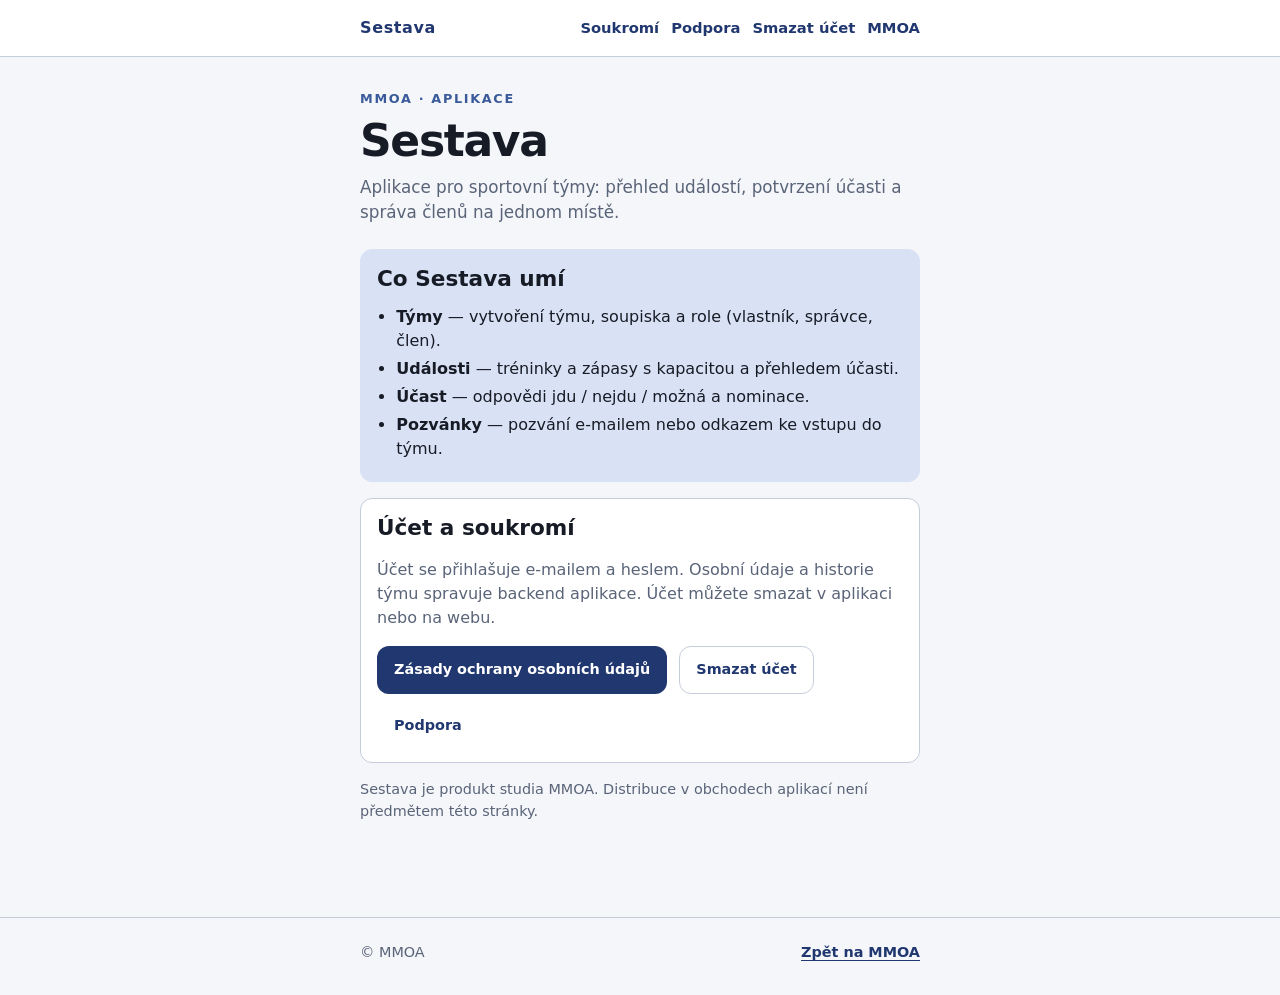
==== sestava/index.html @ 5444b75b "Add documentation and initial HTML structure for Sestava web application - Created Google Play consi" ====
<!doctype html>
<html lang="cs">
<head>
  <meta charset="utf-8">
  <meta name="viewport" content="width=device-width, initial-scale=1">
  <meta name="description" content="Sestava — správa sportovních týmů, událostí a účasti.">
  <title>Sestava · MMOA</title>
  <link rel="stylesheet" href="assets/sestava.css">
</head>
<body class="sestava">
  <header class="site-header">
    <div class="wrap">
      <a class="brand" href="./">Sestava</a>
      <nav class="nav-links" aria-label="Sestava">
        <a href="privacy/">Soukromí</a>
        <a href="support/">Podpora</a>
        <a href="delete-account/">Smazat účet</a>
        <a href="../">MMOA</a>
      </nav>
    </div>
  </header>

  <main class="wrap">
    <p class="eyebrow">MMOA · Aplikace</p>
    <h1>Sestava</h1>
    <p class="lead">
      Aplikace pro sportovní týmy: přehled událostí, potvrzení účasti a správa členů na jednom místě.
    </p>

    <div class="card card--accent">
      <h2 style="margin-top:0">Co Sestava umí</h2>
      <ul>
        <li><strong>Týmy</strong> — vytvoření týmu, soupiska a role (vlastník, správce, člen).</li>
        <li><strong>Události</strong> — tréninky a zápasy s kapacitou a přehledem účasti.</li>
        <li><strong>Účast</strong> — odpovědi jdu / nejdu / možná a nominace.</li>
        <li><strong>Pozvánky</strong> — pozvání e-mailem nebo odkazem ke vstupu do týmu.</li>
      </ul>
    </div>

    <div class="card">
      <h2 style="margin-top:0">Účet a soukromí</h2>
      <p class="muted">
        Účet se přihlašuje e-mailem a heslem. Osobní údaje a historie týmu spravuje backend aplikace.
        Účet můžete smazat v aplikaci nebo na webu.
      </p>
      <div class="actions">
        <a class="btn btn-filled" href="privacy/">Zásady ochrany osobních údajů</a>
        <a class="btn btn-outlined" href="delete-account/">Smazat účet</a>
        <a class="btn btn-text" href="support/">Podpora</a>
      </div>
    </div>

    <p class="muted" style="font-size:.9rem">
      Sestava je produkt studia MMOA. Distribuce v obchodech aplikací není předmětem této stránky.
    </p>
  </main>

  <footer>
    <div class="wrap">
      <span>© MMOA</span>
      <a href="../">Zpět na MMOA</a>
    </div>
  </footer>
</body>
</html>
---- sestava/assets/sestava.css ----
/* Sestava design tokens — mirrored from Flutter lib/app/theme.dart (light default).
   Scoped to .sestava pages only. Do not load on MMOA home / MathOut. */

.sestava {
  --s-primary: #20376f;
  --s-secondary: #3a5a9a;
  --s-accent: #e72b4b;
  --s-accent-strong: #b91c3a;
  --s-bg: #f4f6fa;
  --s-surface: #ffffff;
  --s-on-surface: #171b25;
  --s-on-surface-variant: #5a6478;
  --s-outline: #c5cddb;
  --s-surface-variant: #e8ecf4;
  --s-primary-container: #d9e2f5;
  --s-on-primary: #ffffff;
  --s-success: #1b7a4e;
  --s-warning: #b86a00;
  --s-error: #c62828;
  --s-error-container: #fdecea;
  --s-radius: 12px;
  --s-space-xs: 4px;
  --s-space-sm: 8px;
  --s-space-md: 12px;
  --s-space-lg: 16px;
  --s-space-xl: 24px;
  --s-space-xxl: 32px;
  --s-page-max: 560px;
  --s-font: system-ui, -apple-system, BlinkMacSystemFont, "Segoe UI", sans-serif;
  --s-focus: 3px solid var(--s-primary);

  box-sizing: border-box;
  margin: 0;
  min-height: 100vh;
  font-family: var(--s-font);
  background: var(--s-bg);
  color: var(--s-on-surface);
  line-height: 1.5;
  color-scheme: light;
}

.sestava *,
.sestava *::before,
.sestava *::after {
  box-sizing: border-box;
}

.sestava a {
  color: var(--s-primary);
  font-weight: 650;
  text-underline-offset: 0.2em;
}

.sestava a:focus-visible {
  outline: var(--s-focus);
  outline-offset: 3px;
  border-radius: 2px;
}

.sestava .wrap {
  width: min(100% - 2.5rem, var(--s-page-max));
  margin-inline: auto;
}

.sestava .site-header {
  border-bottom: 1px solid var(--s-outline);
  background: var(--s-surface);
}

.sestava .site-header .wrap {
  display: flex;
  flex-wrap: wrap;
  align-items: center;
  justify-content: space-between;
  gap: var(--s-space-sm);
  padding-block: var(--s-space-lg);
}

.sestava .brand {
  color: var(--s-primary);
  font-weight: 750;
  letter-spacing: 0.04em;
  text-decoration: none;
}

.sestava .nav-links {
  display: flex;
  flex-wrap: wrap;
  gap: var(--s-space-md);
  font-size: 0.92rem;
}

.sestava .nav-links a {
  text-decoration: none;
}

.sestava .nav-links a:hover {
  text-decoration: underline;
}

.sestava main.wrap {
  padding-block: var(--s-space-xxl) 5rem;
}

.sestava .eyebrow {
  margin: 0;
  color: var(--s-secondary);
  font-size: 0.8rem;
  font-weight: 750;
  letter-spacing: 0.13em;
  text-transform: uppercase;
}

.sestava h1 {
  margin: var(--s-space-sm) 0 var(--s-space-sm);
  font-size: clamp(2rem, 7vw, 2.75rem);
  line-height: 1.15;
  font-weight: 700;
  letter-spacing: -0.03em;
}

.sestava h2 {
  margin: var(--s-space-xl) 0 var(--s-space-md);
  font-size: 1.35rem;
  font-weight: 600;
  line-height: 1.25;
}

.sestava h3 {
  margin: 0 0 var(--s-space-sm);
  font-size: 1rem;
  font-weight: 600;
}

.sestava .lead,
.sestava .muted {
  color: var(--s-on-surface-variant);
}

.sestava .lead {
  font-size: 1.05rem;
  margin: 0 0 var(--s-space-xl);
}

.sestava .card {
  padding: var(--s-space-lg);
  border: 1px solid var(--s-outline);
  border-radius: var(--s-radius);
  background: var(--s-surface);
  margin-bottom: var(--s-space-lg);
}

.sestava .card--accent {
  border-color: var(--s-primary-container);
  background: var(--s-primary-container);
}

.sestava .card p:last-child,
.sestava .card ul:last-child {
  margin-bottom: 0;
}

.sestava ul {
  padding-left: 1.2rem;
  margin: var(--s-space-sm) 0;
}

.sestava li {
  margin: var(--s-space-xs) 0;
}

.sestava .stack {
  display: grid;
  gap: var(--s-space-md);
}

.sestava .actions {
  display: flex;
  flex-wrap: wrap;
  gap: var(--s-space-md);
  margin-top: var(--s-space-lg);
}

.sestava .btn {
  display: inline-flex;
  align-items: center;
  justify-content: center;
  min-height: 48px;
  padding: 0 var(--s-space-lg);
  border-radius: var(--s-radius);
  border: 1px solid transparent;
  font: inherit;
  font-weight: 600;
  font-size: 0.9rem;
  text-decoration: none;
  cursor: pointer;
}

.sestava .btn:disabled {
  opacity: 0.55;
  cursor: not-allowed;
}

.sestava .btn:focus-visible {
  outline: var(--s-focus);
  outline-offset: 3px;
}

.sestava .btn-filled {
  background: var(--s-primary);
  color: var(--s-on-primary);
}

.sestava .btn-filled:hover:not(:disabled) {
  background: var(--s-secondary);
}

.sestava .btn-danger {
  background: var(--s-error);
  color: #fff;
}

.sestava .btn-danger:hover:not(:disabled) {
  background: var(--s-accent-strong);
}

.sestava .btn-outlined {
  background: transparent;
  border-color: var(--s-outline);
  color: var(--s-primary);
}

.sestava .btn-text {
  background: transparent;
  color: var(--s-primary);
  min-height: 40px;
}

.sestava .banner {
  padding: var(--s-space-md) var(--s-space-lg);
  border-radius: var(--s-radius);
  margin-bottom: var(--s-space-lg);
  font-size: 0.92rem;
}

.sestava .banner--warn {
  background: #fff6e8;
  border: 1px solid #f0d2a0;
  color: var(--s-warning);
}

.sestava .banner--error {
  background: var(--s-error-container);
  border: 1px solid #f0b4b4;
  color: var(--s-error);
}

.sestava .banner--ok {
  background: #e6f5ec;
  border: 1px solid #a8d9bc;
  color: var(--s-success);
}

.sestava .banner--info {
  background: var(--s-primary-container);
  border: 1px solid var(--s-outline);
  color: var(--s-primary);
}

.sestava .draft-badge {
  display: inline-block;
  margin-left: var(--s-space-sm);
  padding: 2px 8px;
  border-radius: 999px;
  background: var(--s-surface-variant);
  color: var(--s-on-surface-variant);
  font-size: 0.75rem;
  font-weight: 700;
  letter-spacing: 0.06em;
  vertical-align: middle;
}

.sestava label {
  display: block;
  font-weight: 600;
  font-size: 0.875rem;
  margin-bottom: var(--s-space-xs);
}

.sestava .field {
  margin-bottom: var(--s-space-lg);
}

.sestava input[type="email"],
.sestava input[type="password"],
.sestava input[type="text"] {
  width: 100%;
  min-height: 48px;
  padding: var(--s-space-md) var(--s-space-lg);
  border: 1px solid var(--s-outline);
  border-radius: var(--s-radius);
  background: var(--s-surface);
  color: var(--s-on-surface);
  font: inherit;
}

.sestava input:focus-visible {
  outline: var(--s-focus);
  outline-offset: 2px;
}

.sestava .sr-only {
  position: absolute;
  width: 1px;
  height: 1px;
  padding: 0;
  margin: -1px;
  overflow: hidden;
  clip: rect(0, 0, 0, 0);
  border: 0;
}

.sestava footer {
  border-top: 1px solid var(--s-outline);
  padding: var(--s-space-xl) 0 var(--s-space-xxl);
  color: var(--s-on-surface-variant);
  font-size: 0.9rem;
}

.sestava footer .wrap {
  display: flex;
  flex-wrap: wrap;
  gap: var(--s-space-md);
  justify-content: space-between;
}

.sestava .toc {
  padding: var(--s-space-lg);
  border: 1px solid var(--s-outline);
  border-radius: var(--s-radius);
  background: var(--s-surface);
  margin: var(--s-space-xl) 0;
}

.sestava .toc ul {
  columns: 2;
  margin: var(--s-space-xs) 0 0;
}

.sestava section {
  padding: var(--s-space-lg) 0;
  border-top: 1px solid var(--s-outline);
}

.sestava .hidden {
  display: none !important;
}

.sestava .busy {
  opacity: 0.7;
  pointer-events: none;
}

@media (max-width: 36rem) {
  .sestava .toc ul {
    columns: 1;
  }
}

@media (prefers-reduced-motion: reduce) {
  .sestava * {
    scroll-behavior: auto !important;
  }
}
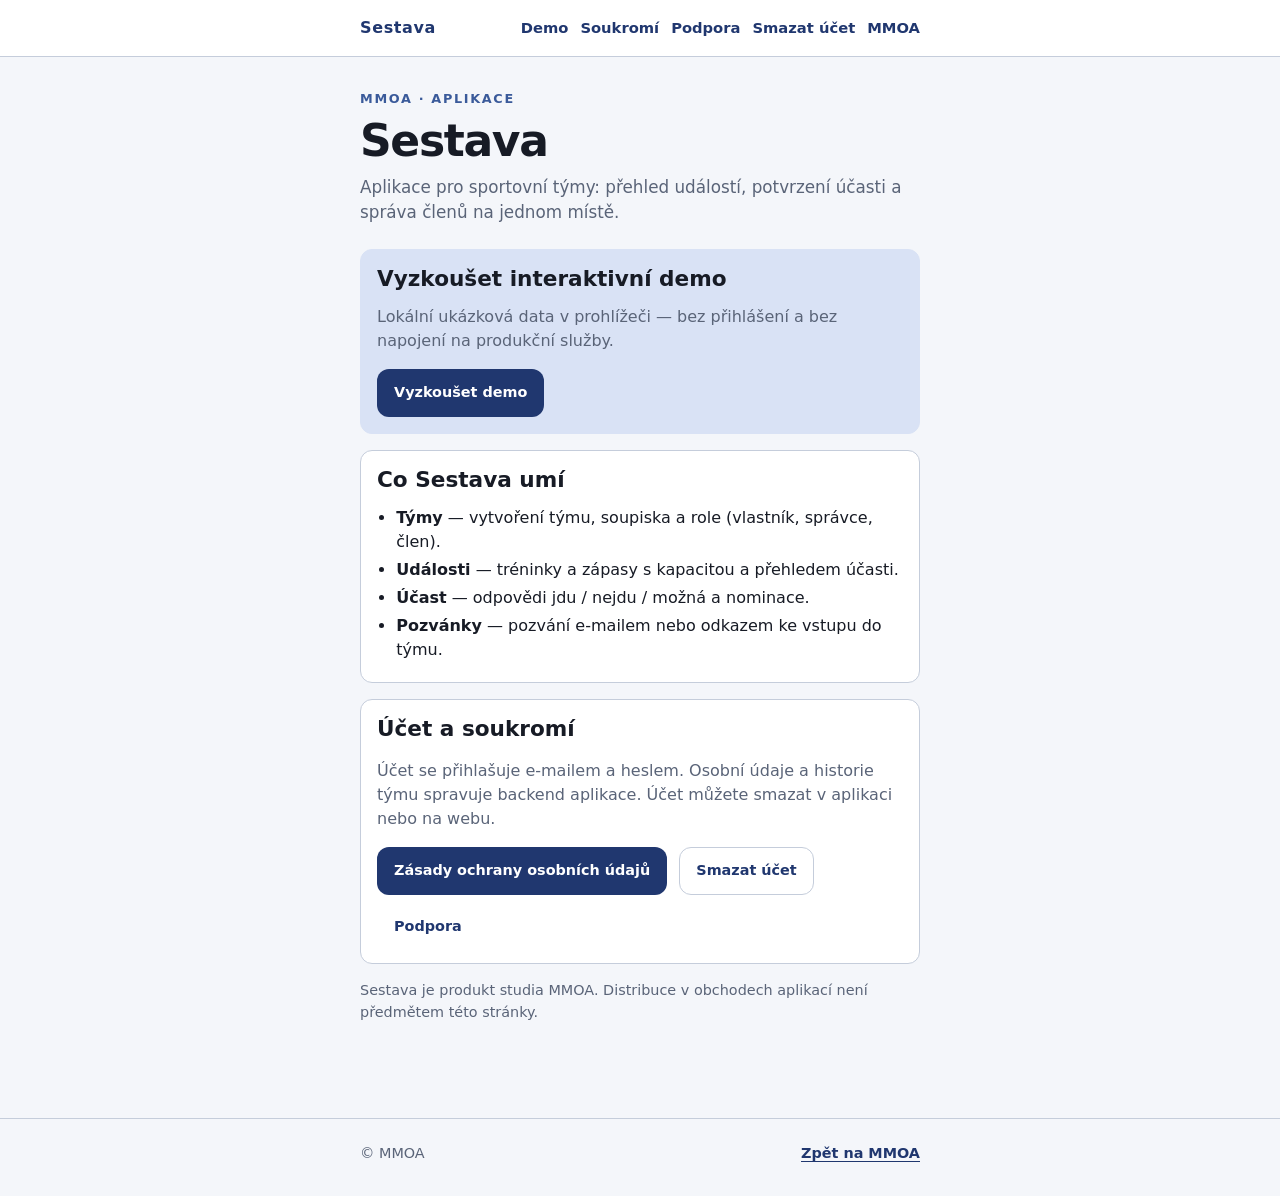
==== commit d719962c: "Enhance publish scripts and privacy policy - Updated `prepare-publish.mjs` to include demo tree vali" ====
--- a/sestava/index.html
+++ b/sestava/index.html
@@ -12,6 +12,7 @@
     <div class="wrap">
       <a class="brand" href="./">Sestava</a>
       <nav class="nav-links" aria-label="Sestava">
+        <a href="../demo/">Demo</a>
         <a href="privacy/">Soukromí</a>
         <a href="support/">Podpora</a>
         <a href="delete-account/">Smazat účet</a>
@@ -28,6 +29,16 @@
     </p>
 
     <div class="card card--accent">
+      <h2 style="margin-top:0">Vyzkoušet interaktivní demo</h2>
+      <p class="muted" style="margin-top:0">
+        Lokální ukázková data v prohlížeči — bez přihlášení a bez napojení na produkční služby.
+      </p>
+      <div class="actions">
+        <a class="btn btn-filled" href="../demo/">Vyzkoušet demo</a>
+      </div>
+    </div>
+
+    <div class="card">
       <h2 style="margin-top:0">Co Sestava umí</h2>
       <ul>
         <li><strong>Týmy</strong> — vytvoření týmu, soupiska a role (vlastník, správce, člen).</li>
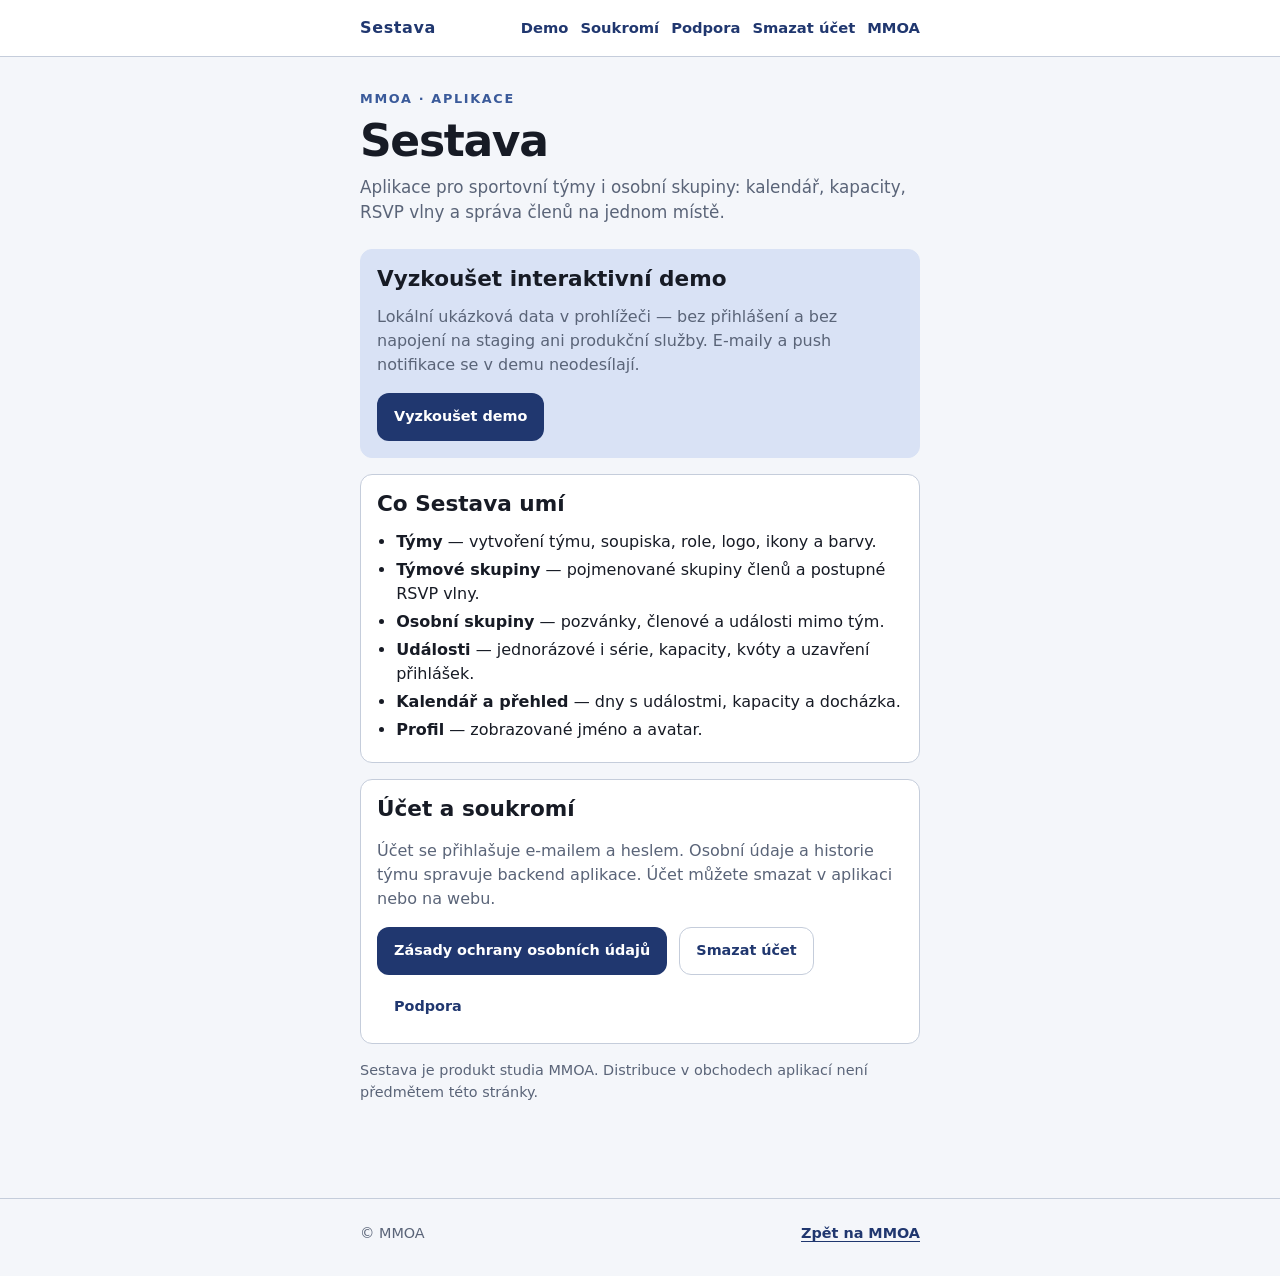
==== commit dbb05b0e: "Update Sestava application descriptions and privacy policy details" ====
--- a/sestava/index.html
+++ b/sestava/index.html
@@ -25,13 +25,14 @@
     <p class="eyebrow">MMOA · Aplikace</p>
     <h1>Sestava</h1>
     <p class="lead">
-      Aplikace pro sportovní týmy: přehled událostí, potvrzení účasti a správa členů na jednom místě.
+      Aplikace pro sportovní týmy i osobní skupiny: kalendář, kapacity, RSVP vlny a správa členů na jednom místě.
     </p>
 
     <div class="card card--accent">
       <h2 style="margin-top:0">Vyzkoušet interaktivní demo</h2>
       <p class="muted" style="margin-top:0">
-        Lokální ukázková data v prohlížeči — bez přihlášení a bez napojení na produkční služby.
+        Lokální ukázková data v prohlížeči — bez přihlášení a bez napojení na staging ani produkční služby.
+        E-maily a push notifikace se v demu neodesílají.
       </p>
       <div class="actions">
         <a class="btn btn-filled" href="../demo/">Vyzkoušet demo</a>
@@ -41,10 +42,12 @@
     <div class="card">
       <h2 style="margin-top:0">Co Sestava umí</h2>
       <ul>
-        <li><strong>Týmy</strong> — vytvoření týmu, soupiska a role (vlastník, správce, člen).</li>
-        <li><strong>Události</strong> — tréninky a zápasy s kapacitou a přehledem účasti.</li>
-        <li><strong>Účast</strong> — odpovědi jdu / nejdu / možná a nominace.</li>
-        <li><strong>Pozvánky</strong> — pozvání e-mailem nebo odkazem ke vstupu do týmu.</li>
+        <li><strong>Týmy</strong> — vytvoření týmu, soupiska, role, logo, ikony a barvy.</li>
+        <li><strong>Týmové skupiny</strong> — pojmenované skupiny členů a postupné RSVP vlny.</li>
+        <li><strong>Osobní skupiny</strong> — pozvánky, členové a události mimo tým.</li>
+        <li><strong>Události</strong> — jednorázové i série, kapacity, kvóty a uzavření přihlášek.</li>
+        <li><strong>Kalendář a přehled</strong> — dny s událostmi, kapacity a docházka.</li>
+        <li><strong>Profil</strong> — zobrazované jméno a avatar.</li>
       </ul>
     </div>
 
